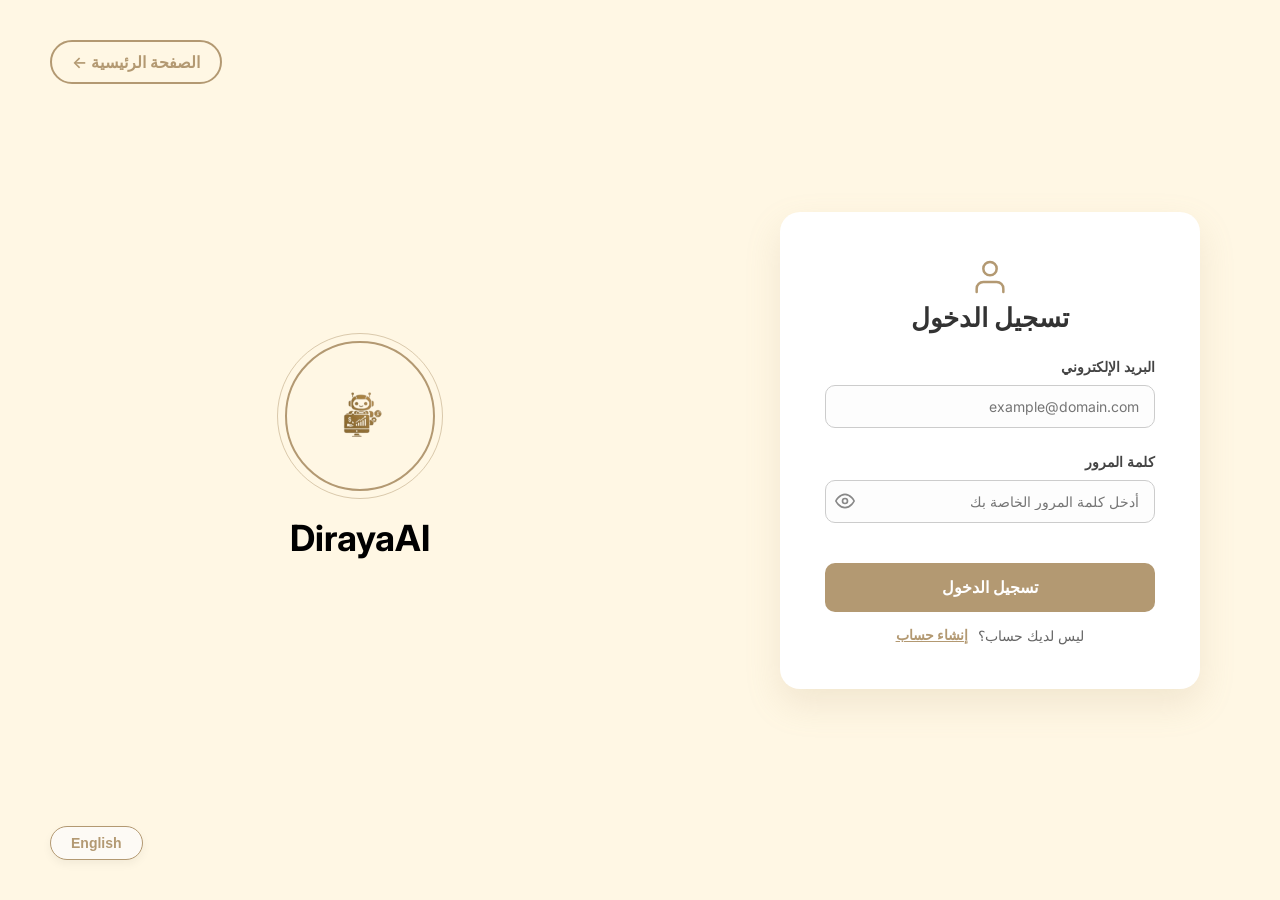
==== signup.html @ e9f6d13f "uploading DirayaAI files" ====
<!DOCTYPE html>
<!--============================================================================
DIRAYAAI - AUTHENTICATION PAGE
Description: صفحة المصادقة الأساسية، تحتوي على نماذج تسجيل الدخول للمستخدمين الحاليين وإنشاء حسابات جديدة للطلاب.
============================================================================-->
<html lang="ar" dir="ltr">
<head>
<meta charset="UTF-8">
<meta name="viewport" content="width=device-width, initial-scale=1.0">
<title>DirayaAI | تسجيل الدخول</title>
<link href="https://fonts.googleapis.com/css2?family=Inter:wght@400;500;600;700&display=swap" rel="stylesheet">
<link rel="stylesheet" href="style.css">
</head>
<body>

<main class="login-main">
<a href="index.html" class="back-home-btn" data-i18n="auth_back_home">الصفحة الرئيسية ←</a>

<div class="login-container">

<div class="login-brand">
    <div class="brand-circle">
        <img src="./assets/robot.png" alt="شعار DirayaAI" width="80">
    </div>
    <h1 class="brand-title">DirayaAI</h1>
</div>

<div class="login-form-wrapper">
<div class="form-card">

<div id="signupWrapper" class="hidden">
<div class="form-header">
    <div class="icon">
        <svg width="40" height="40" viewBox="0 0 24 24" fill="none" stroke="currentColor" stroke-width="1.5" stroke-linecap="round" stroke-linejoin="round">
            <path d="M16 21v-2a4 4 0 0 0-4-4H5a4 4 0 0 0-4 4v2"></path>
            <circle cx="8.5" cy="7" r="4"></circle>
            <line x1="20" y1="8" x2="20" y2="14"></line><line x1="23" y1="11" x2="17" y2="11"></line>
        </svg>
    </div>
    <h2 data-i18n="auth_signup_title">إنشاء حساب</h2>
    <div id="response-msg" class="success-msg" data-i18n="auth_success_signup">تم إنشاء الحساب بنجاح!</div>
    <div id="general-error" class="error-msg"></div>
</div>

<form id="signupForm" action="auth_handler.php?action=signup" method="POST" class="auth-form" novalidate>
<div class="input-row">
    <div class="input-group">
        <label for="f_name" data-i18n="auth_fname_lbl">الاسم الأول</label>
        <input type="text" id="f_name" name="f_name" class="standard-input" required>
    </div>
    <div class="input-group">
        <label for="l_name" data-i18n="auth_lname_lbl">الاسم الأخير</label>
        <input type="text" id="l_name" name="l_name" class="standard-input" required>
    </div>
</div>

<div class="input-group">
    <label for="uni_id" data-i18n="auth_uni_id_lbl">الرقم الجامعي</label>
    <input type="text" id="uni_id" name="uni_id" class="standard-input" dir="ltr" data-i18n="auth_uni_id_ph" placeholder="******44" required>
</div>

<div class="input-group">
    <label for="user_email" data-i18n="auth_email_lbl">البريد الإلكتروني</label>
    <input type="email" id="user_email" name="user_email" class="standard-input" dir="ltr" data-i18n="auth_email_ph" placeholder="example@domain.com" required>
    <div id="email-error" class="error-msg">هذا البريد الإلكتروني مسجل مسبقاً.</div>
</div>

<div class="input-group">
    <label for="user_phone" data-i18n="auth_phone_lbl">رقم الجوال (اختياري)</label>
    <input type="tel" id="user_phone" name="user_phone" class="standard-input" dir="ltr" data-i18n="auth_phone_ph" placeholder="05xxxxxxxx" pattern="^05\d{8}$" maxlength="10">
</div>

<div class="input-group">
    <label for="password" data-i18n="auth_pass_lbl">كلمة المرور</label>
    <div class="pass-wrapper">
        <input type="password" id="password" name="user_pass" class="standard-input" dir="ltr" data-i18n="auth_pass_ph" placeholder="8 خانات على الأقل" required minlength="8">
        <button type="button" class="toggle-pass-btn" aria-label="إظهار أو إخفاء كلمة المرور" title="إظهار/إخفاء كلمة المرور"><svg xmlns="http://www.w3.org/2000/svg" width="20" height="20" viewBox="0 0 24 24" fill="none" stroke="#888" stroke-width="2" stroke-linecap="round" stroke-linejoin="round"><path d="M1 12s4-8 11-8 11 8 11 8-4 8-11 8-11-8-11-8z"></path><circle cx="12" cy="12" r="3"></circle></svg></button>
    </div>
    <div class="password-meter-container">
        <div class="password-segment"></div><div class="password-segment"></div><div class="password-segment"></div><div class="password-segment"></div><div class="password-segment"></div>
    </div>
    <div id="password-text" class="password-text" data-i18n="auth_pass_meter">قوة كلمة المرور</div>
</div>

<div class="input-group">
    <label for="confirm_pass" data-i18n="auth_confirm_pass_lbl">تأكيد كلمة المرور</label>
   <div class="pass-wrapper">
        <input type="password" id="confirm_pass" class="standard-input" dir="ltr" data-i18n="auth_confirm_pass_ph" placeholder="أعيد إدخال كلمة المرور" required>
        <button type="button" class="toggle-pass-btn" aria-label="إظهار أو إخفاء كلمة المرور" title="إظهار/إخفاء كلمة المرور"><svg xmlns="http://www.w3.org/2000/svg" width="20" height="20" viewBox="0 0 24 24" fill="none" stroke="#888" stroke-width="2" stroke-linecap="round" stroke-linejoin="round"><path d="M1 12s4-8 11-8 11 8 11 8-4 8-11 8-11-8-11-8z"></path><circle cx="12" cy="12" r="3"></circle></svg></button>
    </div>
    <div id="pass-error" class="error-msg" data-i18n="auth_err_pass_match">كلمات المرور غير متطابقة.</div>
</div>

<button type="submit" class="submit-btn" data-i18n="auth_signup_btn">إنشاء حساب</button>

<p class="switch-text">
<span data-i18n="auth_have_account">لديك حساب بالفعل؟</span>
<button type="button" id="showLoginBtn" class="link-btn" data-i18n="auth_login_title">تسجيل الدخول</button>
</p>
</form>
</div>

<div id="loginWrapper">
<div class="form-header">
    <div class="icon">
        <svg width="40" height="40" viewBox="0 0 24 24" fill="none" stroke="currentColor" stroke-width="1.5" stroke-linecap="round" stroke-linejoin="round"><path d="M20 21v-2a4 4 0 0 0-4-4H8a4 4 0 0 0-4 4v2"></path><circle cx="12" cy="7" r="4"></circle></svg>
    </div> 
    <h2 data-i18n="auth_login_title">تسجيل الدخول</h2>
    <div id="login-error" class="error-msg" data-i18n="auth_err_invalid_creds">البريد الإلكتروني أو كلمة المرور غير صحيحة</div>
</div>

<form id="loginForm" action="auth_handler.php?action=login" method="POST" class="auth-form" novalidate>
<div class="input-group">
    <label for="login_email" data-i18n="auth_email_lbl">البريد الإلكتروني</label>
    <input type="email" id="login_email" name="login_email" class="standard-input" dir="ltr" data-i18n="auth_email_ph" placeholder="example@domain.com" required>
</div>

<div class="input-group">
    <label for="login_pass" data-i18n="auth_pass_lbl">كلمة المرور</label>
    <div class="pass-wrapper">
    <input type="password" id="login_pass" name="login_pass" class="standard-input" dir="ltr" data-i18n="auth_pass_login_ph" placeholder="أدخل كلمة المرور الخاصة بك" required>
    <button type="button" class="toggle-pass-btn" aria-label="إظهار أو إخفاء كلمة المرور" title="إظهار/إخفاء كلمة المرور"><svg xmlns="http://www.w3.org/2000/svg" width="20" height="20" viewBox="0 0 24 24" fill="none" stroke="#888" stroke-width="2" stroke-linecap="round" stroke-linejoin="round"><path d="M1 12s4-8 11-8 11 8 11 8-4 8-11 8-11-8-11-8z"></path><circle cx="12" cy="12" r="3"></circle></svg></button>
    </div>
</div>

<button type="submit" class="submit-btn" data-i18n="auth_login_btn">تسجيل الدخول</button>

<p class="switch-text">
<span data-i18n="auth_no_account">ليس لديك حساب؟</span>
<button type="button" id="showSignupBtn" class="link-btn" data-i18n="auth_signup_title">إنشاء حساب</button>
</p>
</form>

</div>
</div>
</div>
</div>
<button id="langToggleBtn" class="lang-toggle-btn floating-lang-btn">English</button>
</main>
<script src="translations.js"></script>
<script src="main.js"></script>
</body>
</html>
---- style.css ----
/* ============================================================================
   DIRAYAAI - MAIN STYLESHEET
   Description: Organized Component-Based CSS (Safe Version)
   ============================================================================ */

/* --------------------------------------------------------------------------
   1. RESET & GLOBALS
   -------------------------------------------------------------------------- */
* {
    margin: 0;
    padding: 0;
    box-sizing: border-box;
}

html, body {
    height: 100%;
}

body {
    font-family: 'Inter', sans-serif;
    background: #f2f2f2;
    color: #000;
}

/* مساحة علوية مخصصة فقط للصفحات التي تحتوي على الهيدر الثابت */
body.has-header {
    padding-top: 110px !important;
}

.page-wrapper {
    min-height: 100vh;
    display: flex;
    flex-direction: column;
}

/* Utility Classes */
.hidden {
    display: none !important;
}

.fit-content-card {
    height: fit-content !important;
}

.rtl-text {
    text-align: right !important;
}

.rtl-form {
    direction: rtl;
    text-align: right;
}

/* --------------------------------------------------------------------------
   2. HEADER & NAVIGATION
   -------------------------------------------------------------------------- */
.header, .app-header {
    position: fixed !important; 
    top: 0;
    left: 0;
    width: 100%; 
    z-index: 9999 !important; 
    background: rgba(255, 255, 255, 0.95);
    -webkit-backdrop-filter: blur(12px); 
    backdrop-filter: blur(12px);         
    border-bottom: 1px solid rgba(179, 153, 114, 0.15);
    display: flex;
    justify-content: space-between;
    align-items: center;
    padding: 24px 60px;
}

.logo {
    display: flex;
    align-items: center;
    gap: 10px;
    font-size: 22px;
    font-weight: 600;
    text-decoration: none; 
    color: #333; 
    cursor: pointer;
}

.logo img {
    width: 42px;
}

.nav {
    display: flex;
    gap: 40px;
    padding: 14px 40px;
    border-radius: 40px;
    background: linear-gradient(90deg, rgba(207, 174, 94, 0.35), rgba(247, 239, 221, 0.35) 50%, rgba(207, 174, 94, 0.35));
}

#adminNavBtn {
    display: none;
}

.nav a, 
.nav a:visited {
    text-decoration: none;
    color: #333;
    transition: color 0.3s ease;
}

.nav a:hover {
    color: #b39972;
}

.nav a.active {
    color: #b39972 !important;
    font-weight: 700 !important;
    text-decoration: none;
}

.header-controls {
    display: flex;
    align-items: center;
    gap: 15px; 
}

.lang-toggle-btn {
    background: none;
    border: none;
    color: #b39972;
    font-weight: bold;
    cursor: pointer;
    font-size: 14px;
    padding: 0;
    transition: color 0.3s ease;
}

.lang-toggle-btn:hover {
    color: #9c845f;
}

.floating-lang-btn {
    position: absolute;
    bottom: 40px;
    left: 50px !important; 
    right: auto !important;
    background: #fdfaf5;
    border: 1px solid #b39972;
    padding: 8px 20px;
    border-radius: 20px;
    font-size: 14px;
    box-shadow: 0 4px 10px rgba(0,0,0,0.05);
    z-index: 100;
}

.floating-lang-btn:hover {
    background: #b39972;
    color: white;
}

/* --------------------------------------------------------------------------
   3. FOOTER
   -------------------------------------------------------------------------- */
.footer {
    position: relative;
    background: #f3ead7;
    padding: 30px 0;
    min-height: 80px;
}

.footer-logo {
    position: absolute;
    left: 40px; 
    top: 50%;
    transform: translateY(-50%);
    width: 70px; 
}

.footer-text {
    position: absolute;
    left: 50%;
    top: 50%;
    transform: translate(-50%, -50%);
    margin: 0;
    font-weight: 500;
    color: rgba(0, 0, 0, 0.6);
    text-align: center;
}

/* --------------------------------------------------------------------------
   4. GLOBAL FORMS, INPUTS & BUTTONS
   -------------------------------------------------------------------------- */
.signup-btn, 
.submit-btn, 
.submit-approval-btn, 
.cta-btn {
    background: #b39972;
    color: white;
    border: none;
    cursor: pointer;
    transition: 0.25s ease;
}

.signup-btn {
    padding: 10px 18px;
    border-radius: 12px;
    font-weight: 500;
}

.cta-btn { 
    padding: 15px 35px; 
    border-radius: 30px; 
    font-size: 16px; 
    font-weight: 600; 
    text-decoration: none; 
    transition: 0.3s; 
    display: inline-flex; 
    align-items: center; 
    justify-content: center; 
}

.submit-btn {
    padding: 15px;
    font-size: 16px;
    font-weight: 600;
    border-radius: 10px;
    margin-top: 15px;
    width: 100%;
}

.submit-approval-btn {
    width: 100%;
    padding: 14px;
    border-radius: 8px;
    font-weight: 600;
    font-size: 15px;
    margin-top: 10px;
}

.signup-btn:hover, 
.submit-btn:hover, 
.submit-approval-btn:hover, 
.cta-btn:hover {
    background: #9c845f;
}

.cta-btn:hover {
    transform: translateY(-3px);
}

.input-group, 
.form-group { 
    margin-bottom: 25px; 
    display: flex; 
    flex-direction: column; 
    width: 100%; 
}

.input-group label, 
.form-group label { 
    text-align: start; 
    margin-bottom: 10px; 
    font-size: 14px; 
    font-weight: 600; 
    color: #444; 
}

.input-group input, 
.input-group select, 
.standard-input {
    text-align: start;
    width: 100%; 
    padding: 12px 15px; 
    border: 1px solid #ccc; 
    border-radius: 10px;
    font-size: 14px; 
    font-family: inherit; 
    transition: all 0.3s ease; 
    outline: none;
    background: #fdfdfd; 
    box-sizing: border-box; 
}

.input-group input:focus, 
.input-group select:focus, 
.standard-input:focus {
    border-color: #b39972; 
    box-shadow: 0 0 0 3px rgba(179, 153, 114, 0.15); 
    background: #fff;
}

.input-row { 
    display: flex; 
    gap: 20px; 
    width: 100%; 
    margin-bottom: 5px; 
    flex-direction: row; 
}

.input-row .input-group { 
    flex: 1; 
    align-items: flex-start; 
}

.error-msg, 
.error-submissions { 
    color: #d9534f; 
    font-size: 12px; 
    margin-top: 5px; 
    display: none; 
    text-align: right; 
}

.success-msg { 
    color: #5cb85c; 
    font-size: 14px; 
    display: none; 
    text-align: center; 
    font-weight: bold;
}

.input-error { 
    border-color: #d9534f !important; 
    box-shadow: 0 0 0 3px rgba(217, 83, 79, 0.15) !important; 
    background-color: #fffaf9 !important; 
}

/* System Messaging Alignment */
#login-error, 
#pass-error, 
#email-error, 
#general-error,
.update-message,
.upload-message {
    text-align: center !important;  
    unicode-bidi: plaintext;        
    width: 100%;
}

/* Password Meter */
.password-meter-container { 
    display: flex; 
    width: 100%; 
    gap: 8px; 
    margin-top: 8px; 
    justify-content: space-between; 
}

.password-segment { 
    flex: 1; 
    height: 6px; 
    background-color: #ccc; 
    border-radius: 3px; 
    transition: background-color 0.3s ease; 
}

.password-meter-container.strength-weak .password-segment.filled { 
    background-color: #d9534f !important; 
}

.password-meter-container.strength-medium .password-segment.filled { 
    background-color: #f0ad4e !important; 
}

.password-meter-container.strength-strong .password-segment.filled { 
    background-color: #b39972 !important; 
}

.password-meter-container.strength-very-strong .password-segment.filled { 
    background-color: #5cb85c !important; 
}

.password-text { 
    font-size: 12px; 
    color: #888; 
    margin-top: 5px; 
    font-weight: 600; 
    text-align: right; 
}

/* Password Toggle */
.pass-wrapper { 
    position: relative; 
    display: flex; 
    align-items: center; 
    width: 100%; 
}

.pass-wrapper input { 
    width: 100%; 
    padding-inline-start: 15px; 
    padding-inline-end: 40px; 
}

.toggle-pass-btn { 
    position: absolute; 
    background: none;
    border: none; 
    font-size: 16px; 
    cursor: pointer; 
    color: #888; 
    padding: 0; 
    display: flex; 
    align-items: center; 
    justify-content: center; 
    transition: 0.2s; 
}

.toggle-pass-btn:hover { 
    transform: scale(1.1); 
}

.toggle-pass-btn svg { 
    pointer-events: none; 
}

/* --------------------------------------------------------------------------
   5. GLOBAL LTR / RTL CONSTRAINTS
   -------------------------------------------------------------------------- */
/* RTL Rules */
html[dir="rtl"] input[type="tel"],
html[dir="rtl"] input[type="email"],
html[dir="rtl"] input[type="password"],
html[dir="rtl"] .auth-form input[dir="ltr"] {
    text-align: right !important;
}

html[dir="rtl"] input[type="tel"]::placeholder,
html[dir="rtl"] input[type="email"]::placeholder,
html[dir="rtl"] input[type="password"]::placeholder,
html[dir="rtl"] .auth-form input[dir="ltr"]::placeholder {
    text-align: right !important;
    direction: rtl !important;
}

html[dir="rtl"] .pass-wrapper input {
    padding-left: 40px !important;
    padding-right: 15px !important;
}

html[dir="rtl"] .toggle-pass-btn {
    left: 10px !important;
    right: auto !important;
}

html[dir="rtl"] .input-group label, 
html[dir="rtl"] .form-group label,
html[dir="rtl"] .password-text {
    text-align: right !important;
}

/* LTR Rules */
html[dir="ltr"] input[type="tel"],
html[dir="ltr"] input[type="email"],
html[dir="ltr"] input[type="password"],
html[dir="ltr"] .auth-form input[dir="ltr"] {
    text-align: left !important;
}

html[dir="ltr"] input[type="tel"]::placeholder,
html[dir="ltr"] input[type="email"]::placeholder,
html[dir="ltr"] input[type="password"]::placeholder,
html[dir="ltr"] .auth-form input[dir="ltr"]::placeholder {
    text-align: left !important;
    direction: ltr !important;
}

html[dir="ltr"] .pass-wrapper input {
    padding-right: 40px !important;
    padding-left: 15px !important;
}

html[dir="ltr"] .toggle-pass-btn {
    right: 10px !important;
    left: auto !important;
}

html[dir="ltr"] .input-group label, 
html[dir="ltr"] .form-group label,
html[dir="ltr"] .password-text {
    text-align: left !important;
}

html[dir="ltr"] .input-row {
    direction: ltr !important;
    display: flex !important;
    flex-direction: row !important;
}

/* --------------------------------------------------------------------------
   6. LANDING PAGE (index.html)
   -------------------------------------------------------------------------- */
.landing-page-body { 
    background: #ffffff; 
    padding-top: 80px; 
}

.landing-main { 
    flex: 1; 
    display: flex; 
    flex-direction: column; 
    align-items: center; 
    overflow-x: hidden; 
}

.hero-section { 
    display: flex; 
    align-items: center; 
    justify-content: space-between; 
    width: 100%; 
    max-width: 1200px; 
    padding: 80px 40px; 
    min-height: 80vh; 
    gap: 50px; 
}

.hero-text-content { 
    flex: 1; 
    max-width: 600px; 
}

.beta-badge { 
    display: inline-block; 
    background: #fdfaf5; 
    color: #b39972; 
    padding: 6px 16px; 
    border-radius: 20px; 
    font-size: 13px; 
    font-weight: 700; 
    margin-bottom: 20px; 
    border: 1px solid #eaddc4; 
}

.hero-title { 
    font-size: 55px; 
    font-weight: 800; 
    color: #111; 
    line-height: 1.2; 
    margin-bottom: 25px; 
}

.hero-title .gradient-text { 
    background: linear-gradient(90deg, #b39972, #d4bb8f); 
    -webkit-background-clip: text; 
    background-clip: text; 
    -webkit-text-fill-color: transparent; 
}

.hero-subtitle { 
    font-size: 18px; 
    color: #555; 
    line-height: 1.8; 
    margin-bottom: 40px; 
}

.hero-buttons { 
    display: flex; 
    gap: 15px; 
}

.primary-cta { 
    background: #b39972; 
    color: #fff; 
    box-shadow: 0 10px 25px rgba(179, 153, 114, 0.3); 
}

.primary-cta:hover { 
    background: #9c845f; 
    transform: translateY(-3px); 
    box-shadow: 0 15px 30px rgba(179, 153, 114, 0.4); 
}

.secondary-cta { 
    background: #fff; 
    color: #333; 
    border: 1px solid #eaeaea; 
}

.secondary-cta:hover { 
    background: #fdfaf5; 
    border-color: #b39972; 
    color: #b39972; 
}

.hero-visual { 
    flex: 1; 
    position: relative; 
    display: flex; 
    justify-content: center; 
    align-items: center; 
}

.bg-shape { 
    position: absolute; 
    border-radius: 50%; 
    filter: blur(60px); 
    z-index: 0; 
}

.shape-1 { 
    width: 300px; 
    height: 300px; 
    background: rgba(179, 153, 114, 0.2); 
    top: -20px; 
    right: -20px; 
}

.shape-2 { 
    width: 250px; 
    height: 250px; 
    background: rgba(247, 242, 231, 0.6); 
    bottom: -20px; 
    left: 20px; 
}

.glass-card { 
    background: rgba(255, 255, 255, 0.7); 
    -webkit-backdrop-filter: blur(15px); 
    backdrop-filter: blur(15px);         
    border: 1px solid rgba(255, 255, 255, 0.5); 
    box-shadow: 0 20px 40px rgba(0,0,0,0.05); 
    border-radius: 20px; 
    padding: 25px; 
    width: 100%; 
    max-width: 380px; 
    z-index: 1; 
}

.glass-header { 
    display: flex; 
    align-items: center; 
    gap: 15px; 
    margin-bottom: 20px; 
}

.glass-avatar { 
    width: 50px; 
    height: 50px; 
    background: #fff; 
    border-radius: 50%; 
    display: flex; 
    justify-content: center; 
    align-items: center; 
    box-shadow: 0 4px 10px rgba(0,0,0,0.05); 
}

.glass-avatar img { 
    width: 30px; 
}

.glass-header h4 { 
    margin: 0 0 5px; 
    font-size: 16px; 
    color: #333; 
}

.glass-header span { 
    font-size: 12px; 
    color: #4caf50; 
    font-weight: 600; 
}

.glass-body { 
    background: #fdfdfd; 
    padding: 15px; 
    border-radius: 12px 12px 4px 12px; 
    border: 1px solid #f0f0f0; 
    color: #555; 
    font-size: 14px; 
    line-height: 1.6; 
}

.bounce-anim { 
    animation: floating 4s ease-in-out infinite; 
}

@keyframes floating { 
    0% { transform: translateY(0px); } 
    50% { transform: translateY(-15px); } 
    100% { transform: translateY(0px); } 
}

/* Features Section */
.features-section {
    width: 100vw; 
    background: linear-gradient(180deg, #ffffff 0%, #fdfcf9 100%); 
    padding: 80px 20px 100px;
    display: flex;
    flex-direction: column;
    align-items: center;
    border-top: 1px solid rgba(179, 153, 114, 0.15); 
}

.features-header, 
.features-grid {
    width: 100%;
    max-width: 1200px;
}

.features-header { 
    margin-bottom: 50px; 
    text-align: center; 
}

.features-header h2 { 
    font-size: 36px; 
    color: #111; 
    margin-bottom: 10px; 
}

.features-header p { 
    font-size: 16px; 
    color: #666; 
}

.features-grid { 
    display: grid; 
    grid-template-columns: repeat(auto-fit, minmax(300px, 1fr)); 
    gap: 30px; 
}

.feature-card { 
    background: #fff; 
    border: 1px solid #eaeaea; 
    border-radius: 20px; 
    padding: 40px 30px; 
    transition: 0.3s; 
    box-shadow: 0 4px 15px rgba(0,0,0,0.02); 
    text-align: center; 
}

.feature-card:hover { 
    transform: translateY(-10px); 
    box-shadow: 0 15px 30px rgba(0,0,0,0.08); 
    border-color: #eaddc4; 
}

.feat-icon.icon-blue { 
    background-color: #eef5ff; 
    color: #0066cc; 
}

.feat-icon.icon-gold { 
    background-color: #fdfaf5; 
    color: #b39972; 
}

.feat-icon.icon-green { 
    background-color: #eaffea; 
    color: #009900; 
}

.feat-icon { 
    width: 60px; 
    height: 60px; 
    border-radius: 15px; 
    display: flex; 
    justify-content: center; 
    align-items: center; 
    margin: 0 auto 25px; 
}

.feature-card h3 { 
    font-size: 20px; 
    color: #333; 
    margin-bottom: 15px; 
}

.feature-card p { 
    font-size: 14px; 
    color: #666; 
    line-height: 1.7; 
}

/* About Inline Section */
.about-inline-section { 
    width: 100vw; 
    background: #fdfcf9; 
    padding: 100px 20px; 
    display: flex; 
    justify-content: center; 
    border-top: 1px solid #eaeaea; 
}

.about-inline-container { 
    width: 100%; 
    max-width: 1100px; 
    display: flex; 
    align-items: center; 
    gap: 60px; 
}

.about-inline-content { 
    flex: 1; 
}

.about-inline-content h2 { 
    font-size: 38px; 
    font-weight: 800; 
    color: #111; 
    margin-bottom: 15px; 
}

.about-line { 
    width: 60px; 
    height: 4px; 
    background: #b39972; 
    border-radius: 2px; 
    margin-bottom: 30px; 
}

.about-inline-content p { 
    font-size: 16px; 
    line-height: 1.9; 
    color: #444; 
    margin-bottom: 15px; 
    text-align: justify; 
}

.about-vision { 
    margin-top: 35px; 
    padding: 20px 25px; 
    background: #ffffff; 
    border-right: 4px solid #b39972; 
    border-radius: 12px; 
    box-shadow: 0 4px 15px rgba(0,0,0,0.03); 
}

.about-vision h3 { 
    font-size: 18px; 
    font-weight: 700; 
    color: #b39972; 
    margin: 0; 
    line-height: 1.6; 
    text-align: center; 
    font-style: italic; 
}

.about-inline-visual { 
    flex: 0.7; 
    display: flex; 
    justify-content: center; 
    align-items: center; 
    position: relative; 
}

.icon-circle { 
    width: 150px; 
    height: 150px; 
    background: #ffffff; 
    border: 2px solid #eaddc4; 
    border-radius: 50%; 
    display: flex; 
    justify-content: center; 
    align-items: center; 
    color: #b39972; 
    z-index: 2; 
    box-shadow: 0 10px 30px rgba(179, 153, 114, 0.1); 
}

.visual-shape { 
    position: absolute; 
    width: 250px; 
    height: 250px; 
    background: rgba(179, 153, 114, 0.1); 
    border-radius: 50%; 
    filter: blur(30px); 
    z-index: 1; 
}

/* --------------------------------------------------------------------------
   7. AUTHENTICATION & LOGIN (signup.html)
   -------------------------------------------------------------------------- */
.login-main {
    min-height: 100vh;
    display: flex;
    align-items: center;
    justify-content: center;
    padding: 0 80px;
    background-color: #FFF7E4;
    position: relative;
    direction: rtl; 
}

.back-home-btn {
    position: absolute;
    top: 40px;
    left: 50px; 
    right: auto; 
    text-decoration: none;
    color: #b39972;
    font-weight: 600;
    font-size: 16px;
    display: flex;
    align-items: center;
    gap: 8px;
    padding: 10px 20px;
    border: 2px solid #b39972;
    border-radius: 30px;
    transition: all 0.3s ease;
    background: transparent;
}

.back-home-btn:hover {
    background: #b39972;
    color: #fff;
    transform: translateX(-5px); 
}

.login-container {
    display: flex;
    width: 100%;
    max-width: 1200px;
    align-items: center;
    justify-content: space-between;
}

.login-brand {
    width: 50%;
    display: flex;
    flex-direction: column;
    align-items: center;
    justify-content: center;
    order: 1; 
}

.brand-circle {
    width: 150px;
    height: 150px;
    border: 2px solid #b39972;
    border-radius: 50%;
    display: flex;
    align-items: center;
    justify-content: center;
    margin-bottom: 25px;
    position: relative;
}

.brand-circle::after {
    content: '';
    position: absolute;
    top: -10px;
    left: -10px;
    right: -10px;
    bottom: -10px;
    border: 1px solid #b39972;
    border-radius: 50%;
    opacity: 0.5;
}

.brand-title { 
    font-size: 36px; 
    font-weight: 700; 
}

.login-form-wrapper {
    width: 50%;
    display: flex;
    justify-content: flex-start; 
    order: 0; 
}

.form-card {
    width: 420px;
    background: white;
    padding: 45px;
    border-radius: 20px;
    box-shadow: 0 15px 35px rgba(179, 153, 114, 0.18);
    transition: 0.3s ease;
}

.form-header { 
    text-align: center; 
    margin-bottom: 25px; 
}

.form-header .icon { 
    font-size: 35px; 
    margin-bottom: 5px; 
    display: flex; 
    justify-content: center; 
    color: #b39972; 
}

.form-header h2 { 
    font-size: 26px; 
    color: #333; 
    margin-bottom: 10px; 
}

.auth-form { 
    display: flex; 
    flex-direction: column; 
}

.switch-text { 
    text-align: center; 
    font-size: 14px; 
    color: #666; 
    margin-top: 15px; 
    display: flex !important;
    justify-content: center !important;
    gap: 5px;
}

.link-btn { 
    background: none; 
    border: none; 
    color: #b39972; 
    font-weight: 600; 
    font-size: 14px; 
    cursor: pointer; 
    text-decoration: underline; 
    padding: 0; 
    margin-right: 5px; 
}

.link-btn:hover { 
    color: #9c845f; 
}

/* Modal Overlay Background */
.login-overlay {
    position: fixed; 
    top: 0; 
    left: 0; 
    width: 100%; 
    height: 100%;
    background: rgba(255, 255, 255, 0.3);
    -webkit-backdrop-filter: blur(8px);
    backdrop-filter: blur(8px);
    z-index: 9999;
    display: flex; 
    justify-content: center; 
    align-items: center;
    direction: rtl;
}

.login-modal {
    background: white; 
    padding: 40px; 
    border-radius: 20px;
    box-shadow: 0 15px 40px rgba(179, 153, 114, 0.2);
    text-align: center; 
    max-width: 450px; 
    width: 90%;
    border: 1px solid #eaeaea;
    animation: popIn 0.3s cubic-bezier(0.175, 0.885, 0.32, 1.275);
}

.modal-icon { 
    display: flex; 
    justify-content: center; 
    align-items: center; 
    margin-bottom: 15px; 
    color: #b39972; 
}

.modal-icon svg { 
    width: 48px; 
    height: 48px; 
    stroke-width: 1.5; 
}

.login-modal h2 { 
    font-size: 24px; 
    color: #333; 
    margin-bottom: 10px; 
}

.login-modal p { 
    color: #666; 
    font-size: 15px; 
    line-height: 1.6; 
    margin-bottom: 25px; 
}

.modal-btn { 
    text-decoration: none; 
    text-align: center; 
    display: block; 
}

@keyframes popIn { 
    0% { transform: scale(0.8); opacity: 0; } 
    100% { transform: scale(1); opacity: 1; } 
}

/* --------------------------------------------------------------------------
   8. PROFILE PAGE (profile.html)
   -------------------------------------------------------------------------- */
.profile-section { 
    flex: 1; 
    padding: 60px 20px; 
    display: flex; 
    justify-content: center; 
    align-items: center; 
}

.profile-card { 
    background: white; 
    padding: 40px; 
    border-radius: 20px; 
    box-shadow: 0 10px 30px rgba(179, 153, 114, 0.15); 
    width: 100%; 
    max-width: 500px; 
    text-align: right; 
    direction: rtl; 
}

.profile-card .input-group label { 
    text-align: right !important; 
    width: 100%; 
}

.profile-card .input-group input { 
    text-align: right !important; 
    direction: rtl !important; 
}

.profile-card .input-group { 
    align-items: flex-start !important; 
}

/* Profile Card Direction Support */
html[dir="ltr"] .profile-card { 
    text-align: left !important; 
    direction: ltr !important; 
}

html[dir="ltr"] .profile-card .input-group label { 
    text-align: left !important; 
}

html[dir="ltr"] .profile-card .input-group input { 
    text-align: left !important; 
}

html[dir="rtl"] .profile-card { 
    text-align: right !important; 
    direction: rtl !important; 
}

html[dir="rtl"] .profile-card .input-group label { 
    text-align: right !important; 
}

html[dir="rtl"] .profile-card .input-group input { 
    text-align: right !important; 
}

.profile-card input[dir="ltr"] { 
    direction: ltr !important; 
}

.profile-header { 
    text-align: center; 
    margin-bottom: 30px; 
}

.profile-avatar { 
    width: 80px; 
    height: 80px; 
    background: #b39972; 
    color: white; 
    font-size: 32px; 
    font-weight: bold; 
    border-radius: 50%; 
    display: flex; 
    align-items: center; 
    justify-content: center; 
    margin: 0 auto 15px; 
}

.profile-info { 
    margin-bottom: 20px; 
    font-size: 16px; 
    color: #444; 
    line-height: 2; 
    text-align: right; 
}

.profile-info strong { 
    color: #b39972; 
}

.profile-input { 
    margin-bottom: 15px; 
}

.disabled-field { 
    background-color: #f5f5f5 !important; 
    cursor: not-allowed !important; 
}

.help-text { 
    color: #b39972; 
    display: block; 
    margin-top: 5px; 
    font-size: 13px; 
    font-weight: 600; 
    text-align: start; 
}

.update-message { 
    display: none; 
    font-size: 14px; 
    font-weight: bold; 
    margin-bottom: 10px; 
    text-align: center; 
}

.logout-btn { 
    display: block; 
    width: 100%; 
    background: #d9534f; 
    color: white; 
    border: none; 
    padding: 12px; 
    font-size: 16px; 
    font-weight: bold; 
    border-radius: 10px; 
    cursor: pointer; 
    text-align: center; 
    text-decoration: none; 
    transition: 0.3s; 
    margin-top: 20px; 
}

.logout-btn:hover { 
    background: #c9302c; 
}

.profile-divider { 
    border: 0; 
    border-top: 1px solid #eaeaea; 
    margin: 30px 0 20px 0; 
}

.profile-section-title { 
    font-size: 16px; 
    color: #333; 
    margin-bottom: 20px; 
}

.password-title-wrapper { 
    width: 100%; 
    text-align: start; 
}

.password-title-wrapper .profile-section-title { 
    margin-bottom: 15px; 
}

/* --------------------------------------------------------------------------
   9. STUDENT UPLOAD SECTION (upload.html)
   -------------------------------------------------------------------------- */
.upload-section { 
    flex: 1; 
    padding: 40px 60px; 
    display: flex; 
    justify-content: center; 
}

.upload-container { 
    display: flex; 
    gap: 30px; 
    max-width: 1200px; 
    width: 100%; 
    align-items: flex-start; 
}

.card { 
    background: white; 
    border-radius: 15px; 
    border: 1px solid #ddd; 
    padding: 30px; 
    box-shadow: 0 4px 15px rgba(0,0,0,0.02); 
}

.upload-form-card, 
.submissions-card { 
    flex: 1; 
}

.card-title { 
    font-size: 20px; 
    font-weight: 700; 
    font-style: italic; 
    margin-bottom: 25px; 
}

.submission-item { 
    position: relative !important; 
    border: 1px solid #ddd; 
    border-radius: 10px; 
    padding: 15px 20px; 
}

.submission-footer { 
    display: flex !important; 
    align-items: center !important; 
    gap: 10px !important; 
    padding-inline-end: 120px !important; 
}

.submission-footer button { 
    position: absolute !important; 
    bottom: 15px !important; 
    padding: 5px 15px !important; 
    font-size: 11px !important; 
    border-radius: 20px !important; 
    margin: 0 !important; 
}

html[dir="ltr"] .submission-footer button { 
    right: 20px !important; 
    left: auto !important; 
}

html[dir="rtl"] .submission-footer button { 
    left: 20px !important; 
    right: auto !important; 
}

.resource-link, 
.detail-link { 
    display: inline-flex; 
    align-items: center; 
    gap: 5px; 
    font-size: 11px !important; 
    font-weight: 600; 
    color: #666; 
    text-decoration: none; 
    transition: color 0.3s ease; 
}

.resource-link:hover, 
.detail-link:hover { 
    color: #b39972; 
}

.upload-date { 
    font-size: 11px; 
    color: #999; 
    font-weight: 500; 
}

.tabs-container { 
    display: flex; 
    gap: 10px; 
}

.tab-btn { 
    flex: 1; 
    padding: 10px; 
    background: white; 
    border: 1px solid #ccc; 
    border-radius: 8px; 
    display: flex; 
    align-items: center; 
    justify-content: center; 
    gap: 8px; 
    font-size: 14px; 
    font-weight: 600; 
    cursor: pointer; 
    color: #666; 
    transition: 0.3s; 
}

.tab-btn.active { 
    border-color: #cfae5e; 
    color: #cfae5e; 
    background: #fdfaf5; 
}

.custom-file-input { 
    display: flex; 
    align-items: center; 
    border: 1px solid #ccc; 
    border-radius: 8px; 
    padding: 5px 5px 5px 15px; 
    background: #fff; 
}

.hidden-file-input { 
    display: none; 
}

.file-name { 
    flex: 1; 
    font-size: 13px; 
    color: #888; 
}

.browse-btn { 
    background: #fff; 
    border: 1px solid #cfae5e; 
    color: #cfae5e; 
    padding: 8px 20px; 
    border-radius: 20px; 
    font-size: 13px; 
    font-weight: 600; 
    cursor: pointer; 
}

.submissions-list { 
    display: flex; 
    flex-direction: column; 
    gap: 15px; 
}

.submission-desc { 
    font-size: 13px; 
    color: #666; 
    line-height: 1.5; 
    margin-bottom: 10px; 
}

.empty-submissions { 
    text-align: center; 
    color: #888; 
    font-size: 14px; 
}

.upload-message { 
    display: none; 
    margin-bottom: 15px; 
    font-weight: bold; 
    text-align: center; 
    font-size: 14px; 
}

/* --------------------------------------------------------------------------
   10. PLATFORM & VIEW MATERIAL PAGE 
   -------------------------------------------------------------------------- */
.platform-container { 
    flex: 1; 
    display: flex; 
    flex-direction: column; 
    align-items: center; 
    padding: 40px 20px; 
    width: 100%; 
    max-width: 1100px; 
    margin: 0 auto; 
}

.filter-panel { 
    background: #ffffff; 
    border: 1px solid #eaeaea; 
    border-radius: 16px; 
    width: 100%; 
    padding: 25px; 
    box-shadow: 0 4px 15px rgba(0,0,0,0.02); 
    margin-bottom: 30px; 
}

.search-box-wrapper { 
    position: relative; 
    margin-bottom: 25px; 
}

.search-icon { 
    position: absolute; 
    left: 15px; 
    top: 50%; 
    transform: translateY(-50%); 
}

.main-search-input { 
    width: 100%; 
    background: #f8f9fa; 
    border: 1px solid #eee; 
    border-radius: 30px; 
    padding: 15px 15px 15px 45px; 
    font-size: 15px; 
    outline: none; 
    transition: all 0.3s ease; 
}

.main-search-input:focus { 
    border-color: #b39972; 
    background: #fff; 
}

.filters-row { 
    display: flex; 
    gap: 20px; 
}

.filter-group { 
    flex: 1; 
    display: flex; 
    flex-direction: column; 
    gap: 8px; 
}

.filter-group label { 
    font-size: 13px; 
    color: #555; 
    font-weight: 500; 
}

.filter-select { 
    width: 100%; 
    padding: 12px 15px; 
    background: #f8f9fa; 
    border: 1px solid #f0f0f0; 
    border-radius: 8px; 
    font-size: 14px; 
    color: #666; 
    outline: none; 
    cursor: pointer; 
    appearance: none; 
}

.custom-select-wrapper { 
    position: relative; 
}

.custom-select-wrapper::after { 
    content: "⌄"; 
    position: absolute; 
    right: 15px; 
    top: 40%; 
    transform: translateY(-50%); 
    font-size: 18px; 
    color: #999; 
    pointer-events: none; 
}

.filter-divider { 
    height: 1px; 
    background: #eaeaea; 
    margin: 25px 0 15px 0; 
}

.results-info { 
    display: flex; 
    align-items: center; 
    gap: 8px; 
    font-size: 14px; 
    color: #888; 
}

.status-dot { 
    width: 8px; 
    height: 8px; 
    background: #4caf50; 
    border-radius: 50%; 
    display: inline-block; 
}

#results-count-num { 
    margin: 0 5px; 
    font-weight: bold; 
}

.materials-grid { 
    display: grid; 
    grid-template-columns: repeat(3, 1fr); 
    gap: 25px; 
    width: 100%; 
}

.material-card { 
    background: #fff; 
    border: 1px solid #eaeaea; 
    border-radius: 16px; 
    padding: 25px; 
    display: flex; 
    flex-direction: column; 
    box-shadow: 0 4px 15px rgba(0,0,0,0.02); 
    transition: transform 0.3s ease, box-shadow 0.3s ease; 
}

.material-card:hover { 
    transform: translateY(-5px); 
    box-shadow: 0 10px 25px rgba(179, 153, 114, 0.15); 
}

.card-top { 
    display: flex; 
    justify-content: space-between; 
    align-items: flex-start; 
    margin-bottom: 20px; 
}

.icon-box { 
    width: 45px; 
    height: 45px; 
    border-radius: 12px; 
    display: flex; 
    justify-content: center; 
    align-items: center; 
}

.type-badge { 
    font-size: 11px; 
    font-weight: 700; 
    padding: 4px 12px; 
    border-radius: 20px; 
}

.blue-bg { background: #eef5ff; } 
.red-bg { background: #ffeaea; } 
.green-bg { background: #eaffea; }

.blue-badge { background: #eef5ff; color: #0066cc; } 
.red-badge { background: #ffeaea; color: #cc0000; } 
.green-badge { background: #eaffea; color: #009900; }

.msg-neutral { color: #666; } 
.msg-error { color: #d9534f; }

.material-title { 
    font-size: 16px; 
    color: #333; 
    margin-bottom: 10px; 
    line-height: 1.4; 
}

.material-desc { 
    font-size: 13px; 
    color: #777; 
    line-height: 1.6; 
    margin-bottom: 20px; 
    flex-grow: 1; 
}

.material-date { 
    display: flex; 
    align-items: center; 
    gap: 6px; 
    font-size: 12px; 
    color: #999; 
    margin-bottom: 20px; 
}

.material-file-name { 
    color: #444; 
    display: block; 
    margin-bottom: 4px; 
}

.grid-system-msg { 
    grid-column: 1 / -1; 
    text-align: center; 
    margin-top: 40px; 
    font-size: 15px; 
}

.view-material-btn { 
    background: #bfa980; 
    color: #fff; 
    padding: 12px; 
    text-align: center; 
    border-radius: 8px; 
    text-decoration: none; 
    font-weight: 600; 
    font-size: 14px; 
    transition: background 0.3s ease; 
}

.view-material-btn:hover { 
    background: #a8946e; 
}

.view-section { 
    flex: 1; 
    padding: 30px 20px 80px; 
    display: flex; 
    justify-content: center; 
}

.view-container { 
    width: 100%; 
    max-width: 1000px; 
    background: #fff; 
    padding: 30px; 
    border-radius: 16px; 
    border: 1px solid #eaeaea; 
    box-shadow: 0 4px 15px rgba(0,0,0,0.02); 
}

.back-link { 
    display: block; 
    width: fit-content; 
    margin-right: auto; 
    margin-left: 0; 
    color: #b39972; 
    text-decoration: none; 
    font-weight: 600; 
    margin-bottom: 20px; 
    transition: 0.3s; 
}

.back-link:hover { 
    color: #9c845f; 
    transform: translateX(-5px); 
}

.content-player-box { 
    width: 100%; 
    aspect-ratio: 16 / 9; 
    background: #111; 
    border-radius: 12px; 
    overflow: hidden; 
    display: flex; 
    align-items: center; 
    justify-content: center; 
    color: #fff; 
    margin-bottom: 25px; 
}

.content-player-box iframe, 
.content-player-box video { 
    width: 100%; 
    height: 100%; 
    border: none; 
}

.content-info-bar { 
    display: flex; 
    justify-content: space-between; 
    align-items: flex-start; 
    margin-bottom: 15px; 
}

#view-title { 
    font-size: 24px; 
    color: #333; 
    margin-bottom: 8px; 
}

.content-meta { 
    font-size: 13px; 
    color: #888; 
    font-weight: 500; 
}

.content-details { 
    display: flex; 
    flex-direction: column; 
    flex: 1; 
}

html[dir="rtl"] .content-details, 
html[dir="rtl"] .content-meta { 
    text-align: right !important; 
    align-items: flex-start !important; 
}

html[dir="ltr"] .content-details, 
html[dir="ltr"] .content-meta { 
    text-align: left !important; 
    align-items: flex-start !important; 
}

.rating-box { 
    display: flex; 
    flex-direction: column; 
    align-items: flex-end; 
    white-space: nowrap; 
    flex-shrink: 0; 
}

.stars { 
    font-size: 24px; 
    color: #ffc107; 
    cursor: pointer; 
    display: flex; 
    flex-wrap: nowrap; 
}

.star { 
    margin-left: 2px; 
}

.rating-score { 
    font-size: 12px; 
    color: #666; 
    margin-top: 4px; 
}

.content-description { 
    font-size: 15px; 
    color: #555; 
    line-height: 1.7; 
    margin-bottom: 30px; 
    padding: 15px; 
    background: #fdfdfd; 
    border-left: 4px solid #b39972; 
    border-radius: 4px; 
}

.view-divider { 
    border: none; 
    height: 1px; 
    background: #eaeaea; 
    margin: 30px 0; 
}

.comments-section h3 { 
    margin-bottom: 20px; 
    color: #333; 
}

.add-comment-box { 
    display: flex; 
    flex-direction: column; 
    align-items: flex-end; 
    margin-bottom: 30px; 
}

.add-comment-box textarea { 
    width: 100%; 
    padding: 15px; 
    border: 1px solid #ddd; 
    border-radius: 10px; 
    resize: vertical; 
    min-height: 80px; 
    font-family: inherit; 
    margin-bottom: 10px; 
    outline: none; 
}

.add-comment-box textarea:focus { 
    border-color: #b39972; 
}

.comment-btn { 
    width: auto; 
    padding: 10px 25px; 
    margin-top: 0; 
}

.comments-list { 
    display: flex; 
    flex-direction: column; 
    gap: 20px; 
}

.comment-item { 
    display: flex; 
    gap: 15px; 
}

html[dir="ltr"] .comment-item { 
    flex-direction: row !important; 
}

html[dir="rtl"] .comment-item { 
    flex-direction: row-reverse !important; 
}

.comment-avatar { 
    width: 45px; 
    height: 45px; 
    background: #cfae5e; 
    color: white; 
    font-weight: bold; 
    font-size: 18px; 
    display: flex; 
    align-items: center; 
    justify-content: center; 
    border-radius: 50%; 
    flex-shrink: 0; 
}

.comment-body { 
    flex: 1; 
    background: #f9f9f9; 
    padding: 15px; 
    border-radius: 12px; 
}

.comment-header { 
    display: flex; 
    justify-content: space-between; 
    margin-bottom: 8px; 
}

html[dir="ltr"] .comment-header { 
    justify-content: space-between; 
}

.comment-name { 
    font-weight: 600; 
    color: #333; 
}

.comment-meta { 
    display: flex !important; 
    flex-direction: row !important; 
    align-items: center !important; 
    gap: 10px !important; 
}

.comment-time { 
    font-size: 12px; 
    color: #999; 
    margin: 0 !important; 
}

.comment-text { 
    font-size: 14px; 
    color: #555; 
    line-height: 1.5; 
}

.delete-comment-btn { 
    background: none; 
    border: none; 
    color: #d9534f; 
    font-size: 13px; 
    font-weight: 500; 
    cursor: pointer; 
    transition: 0.2s; 
    padding: 2px 8px; 
    border-radius: 4px; 
}

.delete-comment-btn:hover { 
    background-color: #fbe9e7; 
    color: #c9302c; 
}

/* --------------------------------------------------------------------------
   11. ADMIN DASHBOARD & PANELS
   -------------------------------------------------------------------------- */
.admin-container { 
    flex: 1; 
    display: flex; 
    justify-content: center; 
    align-items: flex-start; 
    padding: 60px 20px; 
    width: 100%; 
}

.admin-card { 
    width: 100%; 
    max-width: 600px; 
    margin: 0 auto; 
    background: white; 
    border-radius: 20px; 
    padding: 40px; 
    box-shadow: 0 10px 30px rgba(179, 153, 114, 0.15); 
}

.admin-title { 
    text-align: center; 
    font-style: normal; 
    margin-bottom: 10px; 
}

.admin-subtitle { 
    text-align: center; 
    color: #666; 
    margin-bottom: 25px; 
    font-size: 14px; 
}

.dashboard-section { 
    flex: 1; 
    padding: 60px 20px; 
    display: flex; 
    justify-content: center; 
}

.dashboard-container { 
    max-width: 1000px; 
    width: 100%; 
}

.dashboard-header-text { 
    text-align: center; 
    margin-bottom: 40px; 
}

.dashboard-header-text h2 { 
    font-size: 32px; 
    color: #333; 
    margin-bottom: 10px; 
    font-weight: 700; 
}

.dashboard-header-text p { 
    color: #666; 
    font-size: 16px; 
}

.admin-grid { 
    display: grid; 
    grid-template-columns: repeat(auto-fit, minmax(220px, 1fr)); 
    gap: 25px; 
}

.admin-grid-card { 
    background: white; 
    border: 1px solid #ddd; 
    border-radius: 15px; 
    padding: 35px 20px; 
    text-align: center; 
    text-decoration: none; 
    color: inherit; 
    box-shadow: 0 4px 15px rgba(0,0,0,0.02); 
    transition: all 0.3s ease; 
    display: flex; 
    flex-direction: column; 
    align-items: center; 
}

.admin-grid-card:hover { 
    transform: translateY(-5px); 
    border-color: #b39972; 
    box-shadow: 0 8px 25px rgba(179, 153, 114, 0.15); 
}

.admin-card-icon { 
    font-size: 45px; 
    margin-bottom: 15px; 
}

.admin-grid-card h3 { 
    font-size: 18px; 
    color: #333; 
    margin-bottom: 10px; 
    font-weight: 700; 
}

.admin-grid-card p { 
    font-size: 13px; 
    color: #777; 
    line-height: 1.6; 
}

.admin-card-icon svg { 
    transition: transform 0.3s cubic-bezier(0.175, 0.885, 0.32, 1.275); 
}

.admin-grid-card:hover .admin-card-icon svg { 
    transform: scale(1.15) translateY(-3px); 
}

.admin-review-section { 
    flex: 1; 
    padding: 40px 60px; 
    display: flex; 
    justify-content: center; 
}

.admin-layout-wrapper { 
    max-width: 1300px; 
    width: 100%; 
    display: flex; 
    flex-direction: column; 
}

.review-header-text { 
    margin-bottom: 25px; 
}

.review-header-text h2 { 
    font-size: 24px; 
    font-weight: 700; 
    color: #333; 
    margin-bottom: 5px; 
}

.review-header-text p { 
    color: #666; 
    font-size: 14px; 
}

.stats-grid { 
    display: flex; 
    gap: 20px; 
    margin-bottom: 35px; 
    width: 100%; 
}

.stat-card { 
    flex: 1; 
    background: white; 
    border: 1px solid #eee; 
    border-radius: 12px; 
    padding: 20px; 
    display: flex; 
    justify-content: space-between; 
    align-items: center; 
    box-shadow: 0 4px 10px rgba(0,0,0,0.02); 
}

.stat-info { 
    display: flex; 
    flex-direction: column; 
    gap: 5px; 
}

.stat-title { 
    font-size: 13px; 
    color: #777; 
    font-weight: 600; 
}

.stat-number { 
    font-size: 28px; 
    font-weight: 700; 
    color: #333; 
}

.stat-icon { 
    width: 45px; 
    height: 45px; 
    border-radius: 10px; 
    display: flex; 
    align-items: center; 
    justify-content: center; 
}

.icon-pending { background: #fff8e1; color: #f39c12; } 
.icon-approved { background: #e8f5e9; color: #2e7d32; } 
.icon-rejected { background: #ffebee; color: #c62828; }

.admin-review-container { 
    display: flex; 
    gap: 40px; 
    width: 100%; 
}

.review-submissions-column { 
    flex: 1; 
    display: flex; 
    flex-direction: column; 
}

.submission-header { 
    display: flex; 
    justify-content: space-between; 
    align-items: center; 
    margin-bottom: 10px; 
}

.all-submissions-header { 
    margin-bottom: 20px; 
}

.all-submissions-header h3 { 
    font-size: 18px; 
    font-weight: 700; 
    color: #333; 
    margin-bottom: 5px; 
}

.all-submissions-header p { 
    font-size: 13px; 
    color: #777; 
}

.review-list { 
    display: flex; 
    flex-direction: column; 
    gap: 20px; 
}

.review-item { 
    background: white; 
    border: 1px solid #eee; 
    border-radius: 12px; 
    padding: 25px; 
    box-shadow: 0 2px 10px rgba(0,0,0,0.01); 
}

.subject-card-actions, 
.review-actions { 
    margin-top: 15px; 
    display: flex; 
    justify-content: flex-start; 
    gap: 10px; 
    align-items: center; 
}

.badge { 
    display: inline-flex; 
    align-items: center; 
    gap: 5px; 
    padding: 5px 10px; 
    border-radius: 20px; 
    font-size: 11px; 
    font-weight: 700; 
}

.badge-level-1, .badge-level-2 { background: #e0f2fe; color: #0284c7; border: 1px solid #bae6fd; } 
.badge-level-3, .badge-level-4 { background: #f3e8ff; color: #7e22ce; border: 1px solid #e9d5ff; } 
.badge-level-5, .badge-level-6 { background: #ccfbf1; color: #0f766e; border: 1px solid #99f6e4; } 
.badge-level-7, .badge-level-8 { background: #ffedd5; color: #c2410c; border: 1px solid #fed7aa; } 
.badge-level-9, .badge-level-10 { background: #f1f5f9; color: #475569; border: 1px solid #e2e8f0; } 
.badge-level-0 { background: #fce7f3; color: #be185d; border: 1px solid #fbcfe8; }

.badge-pending, .Pending { background: #fff8e1 !important; color: #f39c12 !important; }
.badge-accepted, .badge-approved, .Approved { background: #e8f5e9 !important; color: #2e7d32 !important; padding: 5px 12px; border-radius: 20px; font-size: 11px; font-weight: 700; display: inline-flex; }
.badge-rejected, .Rejected { background: #ffebee !important; color: #c62828 !important; }

#admin-subjects-list { 
    display: grid !important; 
    grid-template-columns: repeat(2, 1fr) !important; 
    gap: 25px !important; 
    align-items: stretch !important; 
}

#admin-subjects-list .review-item { 
    background: #fff; 
    padding: 30px 25px !important; 
    border-radius: 16px; 
    margin-bottom: 0 !important; 
    display: flex; 
    flex-direction: column; 
    border: 1px solid #eaeaea; 
    box-shadow: 0 4px 15px rgba(0,0,0,0.02); 
    transition: all 0.3s ease; 
    width: 100%; 
}

#admin-subjects-list .review-item:hover { 
    box-shadow: 0 8px 25px rgba(179, 153, 114, 0.1); 
}

#admin-subjects-list .submission-header { 
    display: flex; 
    justify-content: space-between; 
    align-items: center; 
    margin-bottom: 15px; 
    gap: 15px; 
}

#admin-subjects-list .submission-header h3 { 
    font-size: 15px; 
    font-weight: 700; 
    color: #333; 
    margin: 0; 
    line-height: 1.4; 
}

#admin-subjects-list .badge { 
    padding: 4px 12px; 
    font-size: 11px; 
    white-space: nowrap; 
    flex-shrink: 0; 
}

#admin-subjects-list .submission-desc { 
    font-size: 13px; 
    line-height: 1.6; 
    color: #777; 
    margin-bottom: 20px; 
    flex-grow: 1; 
}

#admin-subjects-list .submission-meta { 
    display: flex !important; 
    flex-direction: column !important; 
    align-items: flex-start !important; 
    gap: 8px !important; 
    font-size: 12px; 
    color: #888; 
    border-top: 1px solid #f0f0f0; 
    padding-top: 15px; 
    margin-top: auto; 
    white-space: normal !important; 
    text-align: start !important; 
}

#admin-subjects-list .dept-text { 
    word-break: break-word; 
    line-height: 1.5; 
}

#admin-subjects-list .subject-card-actions { 
    margin-top: 15px !important; 
    gap: 8px; 
    display: flex; 
    align-items: center; 
}

#admin-subjects-list .manage-btn, 
#admin-subjects-list .action-btn { 
    padding: 8px 15px !important; 
    font-size: 12px !important; 
}

.action-btn, 
.btn-approve, 
.btn-reject, 
.manage-btn, 
.cancel-btn { 
    border: none !important; 
    padding: 8px 20px !important; 
    border-radius: 25px !important; 
    font-size: 13px !important; 
    font-weight: 600 !important; 
    cursor: pointer; 
    transition: all 0.3s ease; 
    display: inline-flex; 
    align-items: center; 
    justify-content: center; 
    min-width: 90px; 
}

.manage-btn, 
.cancel-btn { 
    background-color: #f6f0e6 !important; 
    color: #8e7a5b !important; 
}

.btn-approve { 
    background-color: #e6f6ec !important; 
    color: #2e7d32 !important; 
}

.btn-reject { 
    background-color: #fbe9e7 !important; 
    color: #d32f2f !important; 
}

.action-btn:hover, 
.btn-approve:hover, 
.btn-reject:hover, 
.manage-btn:hover, 
.cancel-btn:hover { 
    filter: brightness(0.95); 
    transform: translateY(-1px); 
}

.detail-link.file-link { 
    display: inline-flex; 
    align-items: center; 
    color: #b39972; 
    background-color: #fcf8f1; 
    padding: 6px 12px; 
    border-radius: 6px; 
    text-decoration: none; 
    font-weight: 600; 
    transition: all 0.3s ease; 
    border: 1px dashed #b39972; 
}

.detail-link.file-link:hover { 
    background-color: #b39972; 
    color: #fff; 
    border-style: solid; 
}

.filter-group-large { 
    flex: 1.5 !important; 
}

.filter-group-small { 
    flex: 0.7 !important; 
}

.filter-label { 
    white-space: nowrap !important; 
}

/* RTL / LTR For Admin Subjects List */
html[dir="ltr"] #admin-subjects-list .review-item, 
html[dir="ltr"] #admin-subjects-list .submission-meta, 
html[dir="ltr"] #admin-subjects-list .submission-desc, 
html[dir="ltr"] #admin-subjects-list .dept-text, 
html[dir="ltr"] #admin-subjects-list .hours-text { 
    direction: ltr !important; 
    text-align: left !important; 
}

html[dir="rtl"] #admin-subjects-list .review-item, 
html[dir="rtl"] #admin-subjects-list .submission-meta, 
html[dir="rtl"] #admin-subjects-list .submission-desc, 
html[dir="rtl"] #admin-subjects-list .dept-text, 
html[dir="rtl"] #admin-subjects-list .hours-text { 
    direction: rtl !important; 
    text-align: right !important; 
}

.faq-admin-container { 
    flex-direction: column; 
    align-items: center; 
    gap: 30px; 
}

.faq-header-wrapper { 
    text-align: center; 
}

.faq-header-icon { 
    margin-bottom: 10px; 
}

.faq-page-title { 
    font-size: 28px; 
    margin-bottom: 5px; 
}

.faq-page-desc { 
    color: #666; 
    font-size: 15px; 
}

.faq-card { 
    max-width: 800px; 
    width: 100%; 
}

.faq-section-title { 
    margin-bottom: 20px; 
    font-size: 20px; 
    border-bottom: 1px solid #eee; 
    padding-bottom: 10px; 
}

.btn-full-width { 
    width: 100%; 
}

.faq-delete-btn { 
    color: #d9534f; 
    background: none; 
    border: none; 
    font-weight: bold; 
    cursor: pointer; 
}

.faq-list { 
    display: flex; 
    flex-direction: column; 
    gap: 15px; 
}

.faq-item { 
    background: #fdfdfd; 
    border: 1px solid #eaeaea; 
    border-radius: 12px; 
    padding: 20px; 
    display: flex; 
    justify-content: space-between; 
    align-items: center; 
    transition: box-shadow 0.3s ease; 
}

.faq-item:hover { 
    box-shadow: 0 5px 15px rgba(0,0,0,0.05); 
}

.faq-content { 
    flex: 1; 
}

.faq-q { 
    font-size: 16px; 
    color: #333; 
    margin-bottom: 8px; 
}

.faq-a { 
    font-size: 14px; 
    color: #666; 
    line-height: 1.6; 
}

.faq-actions { 
    margin-right: 20px; 
}

.faq-actions button:hover { 
    text-decoration: underline; 
}

/* --------------------------------------------------------------------------
   12. BOT PAGE & NOTIFICATIONS
   -------------------------------------------------------------------------- */
body.dirayaai-bot-body { 
    margin: 0; 
    overflow: hidden; 
    background-color: #141414; 
    display: flex; 
    flex-direction: column; 
    height: 100vh; 
}

.bot-header-relative { 
    position: relative !important; 
}

.bot-main-container { 
    flex: 1; 
    width: 100vw; 
    display: flex; 
}

.bot-iframe { 
    width: 100%; 
    height: 100%; 
    border: none; 
}

.dark-header { 
    background: rgba(20, 20, 20, 0.95) !important; 
    border-bottom: 1px solid rgba(255, 255, 255, 0.08) !important; 
}

.dark-header .logo { color: #ffffff !important; }
.dark-header .nav { background: rgba(255, 255, 255, 0.05) !important; }
.dark-header .nav a { color: #cccccc !important; }
.dark-header .nav a:hover, .dark-header .nav a.active { color: #b39972 !important; }

.noti-bell-btn { 
    position: relative; 
    color: #666; 
    display: flex; 
    align-items: center; 
    text-decoration: none; 
    transition: 0.3s; 
}

.noti-bell-btn:hover { color: #b39972; }

.noti-badge { 
    position: absolute; 
    top: -5px; 
    right: -8px; 
    background: #d9534f; 
    color: white; 
    font-size: 10px; 
    font-weight: bold; 
    padding: 2px 5px; 
    border-radius: 50%; 
}

.noti-main { 
    flex: 1; 
    padding: 40px 20px; 
}

.noti-container { 
    max-width: 800px; 
    margin: 0 auto; 
    background: white; 
    padding: 30px; 
    border-radius: 16px; 
    box-shadow: 0 4px 15px rgba(0,0,0,0.02); 
    direction: inherit; 
    text-align: start; 
}

.noti-heading { 
    margin-bottom: 20px; 
    color: #333; 
}

.noti-empty-msg { 
    text-align: center; 
    color: #888; 
}

.noti-item { 
    padding: 15px; 
    border-bottom: 1px solid #eaeaea; 
    display: flex; 
    flex-direction: column; 
    gap: 8px; 
    transition: 0.3s; 
}

.noti-item:last-child { border-bottom: none; }

.noti-item.unread { 
    background: #fdfaf5; 
    border-right: 4px solid #b39972; 
}

html[dir="ltr"] .noti-item.unread { 
    border-right: none; 
    border-left: 4px solid #b39972; 
    text-align: left; 
}

.noti-title { 
    font-weight: bold; 
    color: #333; 
    font-size: 16px; 
}

.noti-msg { 
    color: #555; 
    font-size: 14px; 
    line-height: 1.6; 
}

.noti-time { 
    color: #999; 
    font-size: 11px; 
}

/* --------------------------------------------------------------------------
   13. MEDIA QUERIES (Responsive Design)
   -------------------------------------------------------------------------- */
@media (max-width: 1024px) {
    .admin-review-container, 
    .stats-grid { 
        flex-direction: column; 
    }
}

@media (max-width: 900px) {
    .hero-section { 
        flex-direction: column; 
        text-align: center; 
        padding: 40px 20px; 
    }
    
    .hero-buttons { 
        justify-content: center; 
    }
    
    .about-inline-container { 
        flex-direction: column; 
    }
    
    .about-inline-visual { 
        margin-top: 40px; 
    }
    
    .login-container, 
    .upload-container { 
        flex-direction: column; 
        gap: 40px; 
    }
    
    .login-form-wrapper { 
        justify-content: center; 
    }
    
    .form-card { 
        width: 100%; 
        max-width: 450px; 
    }
    
    .back-home-btn { 
        position: absolute; 
        top: 40px; 
        inset-inline-start: 50px; 
        text-decoration: none; 
    }
    
    .materials-grid { 
        grid-template-columns: repeat(2, 1fr); 
    }
    
    .filters-row { 
        flex-direction: column; 
    }
}

@media (max-width: 768px) {
    .header, 
    .app-header { 
        flex-direction: column; 
        gap: 20px; 
        padding: 20px; 
    }
    
    body.has-header { 
        padding-top: 180px !important; 
    }
    
    .nav { 
        flex-wrap: wrap; 
        justify-content: center; 
        gap: 20px; 
        padding: 12px 20px; 
    }
    
    .signup-btn { 
        width: 100%; 
        max-width: 250px; 
    }
    
    .cta-btn { 
        padding: 16px 40px; 
        font-size: 18px; 
        width: 90%; 
    }
}

@media (max-width: 600px) {
    .input-row { 
        flex-direction: column; 
        gap: 18px; 
    }
    
    .materials-grid { 
        grid-template-columns: 1fr; 
    }
    
    #admin-subjects-list { 
        grid-template-columns: 1fr !important; 
    }
}
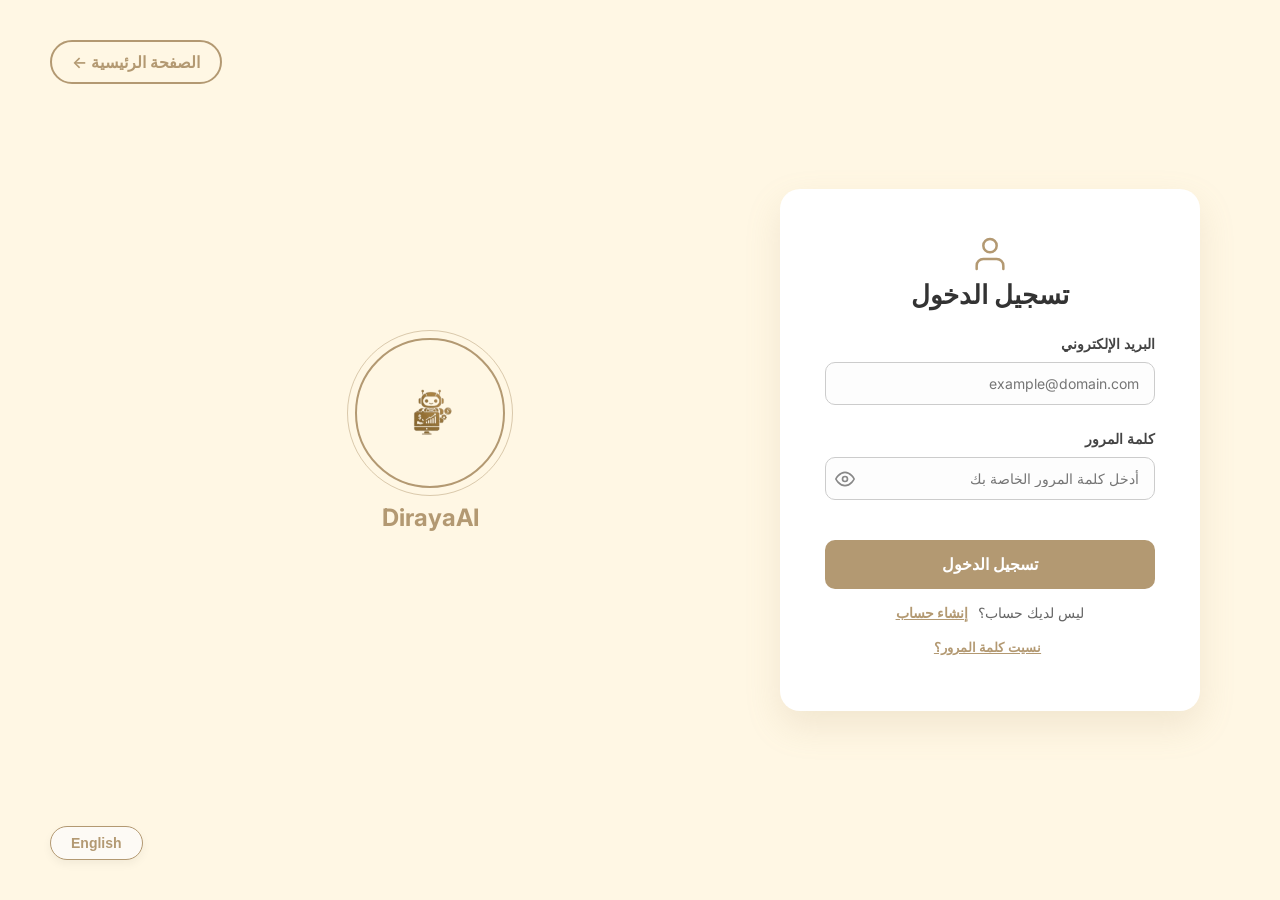
==== commit 4b888287: "Enhance signup and login forms with new features Added a forgot password section and improved the lo" ====
--- a/signup.html
+++ b/signup.html
@@ -101,36 +101,67 @@
 </div>
 
 <div id="loginWrapper">
-<div class="form-header">
-    <div class="icon">
-        <svg width="40" height="40" viewBox="0 0 24 24" fill="none" stroke="currentColor" stroke-width="1.5" stroke-linecap="round" stroke-linejoin="round"><path d="M20 21v-2a4 4 0 0 0-4-4H8a4 4 0 0 0-4 4v2"></path><circle cx="12" cy="7" r="4"></circle></svg>
-    </div> 
-    <h2 data-i18n="auth_login_title">تسجيل الدخول</h2>
-    <div id="login-error" class="error-msg" data-i18n="auth_err_invalid_creds">البريد الإلكتروني أو كلمة المرور غير صحيحة</div>
+    <div class="form-header">
+        <div class="icon">
+            <svg width="40" height="40" viewBox="0 0 24 24" fill="none" stroke="currentColor" stroke-width="1.5" stroke-linecap="round" stroke-linejoin="round"><path d="M20 21v-2a4 4 0 0 0-4-4H8a4 4 0 0 0-4 4v2"></path><circle cx="12" cy="7" r="4"></circle></svg>
+        </div> 
+        <h2 data-i18n="auth_login_title">تسجيل الدخول</h2>
+        <div id="login-error" class="error-msg" data-i18n="auth_err_invalid_creds">البريد الإلكتروني أو كلمة المرور غير صحيحة</div>
+    </div>
+
+    <form id="loginForm" action="auth_handler.php?action=login" method="POST" class="auth-form" novalidate>
+    <div class="input-group">
+        <label for="login_email" data-i18n="auth_email_lbl">البريد الإلكتروني</label>
+        <input type="email" id="login_email" name="login_email" class="standard-input" dir="ltr" data-i18n="auth_email_ph" placeholder="example@domain.com" required>
+    </div>
+
+    <div class="input-group">
+        <label for="login_pass" data-i18n="auth_pass_lbl">كلمة المرور</label>
+        <div class="pass-wrapper">
+        <input type="password" id="login_pass" name="login_pass" class="standard-input" dir="ltr" data-i18n="auth_pass_login_ph" placeholder="أدخل كلمة المرور الخاصة بك" required>
+        <button type="button" class="toggle-pass-btn" aria-label="إظهار أو إخفاء كلمة المرور" title="إظهار/إخفاء كلمة المرور"><svg xmlns="http://www.w3.org/2000/svg" width="20" height="20" viewBox="0 0 24 24" fill="none" stroke="#888" stroke-width="2" stroke-linecap="round" stroke-linejoin="round"><path d="M1 12s4-8 11-8 11 8 11 8-4 8-11 8-11-8-11-8z"></path><circle cx="12" cy="12" r="3"></circle></svg></button>
+        </div>
+    </div>
+
+    
+
+    <button type="submit" class="submit-btn" data-i18n="auth_login_btn">تسجيل الدخول</button>
+
+    <p class="switch-text">
+    <span data-i18n="auth_no_account">ليس لديك حساب؟</span>
+    <button type="button" id="showSignupBtn" class="link-btn" data-i18n="auth_signup_title">إنشاء حساب</button>
+    
+    <div style="text-align: center; margin-bottom: 10px; margin-top: 15px;">
+        <button type="button" id="showForgotBtn" class="link-btn" style="font-size: 13px;" data-i18n="auth_forgot_pass">نسيت كلمة المرور؟</button>
+    </div>
+    </p>
+    </form>
+
 </div>
 
-<form id="loginForm" action="auth_handler.php?action=login" method="POST" class="auth-form" novalidate>
-<div class="input-group">
-    <label for="login_email" data-i18n="auth_email_lbl">البريد الإلكتروني</label>
-    <input type="email" id="login_email" name="login_email" class="standard-input" dir="ltr" data-i18n="auth_email_ph" placeholder="example@domain.com" required>
-</div>
+<div id="forgotWrapper" class="hidden">
+    <div class="form-header">
+        <div class="icon">
+            <svg width="40" height="40" viewBox="0 0 24 24" fill="none" stroke="currentColor" stroke-width="1.5" stroke-linecap="round" stroke-linejoin="round"><path d="M2 18v3c0 .6.4 1 1 1h4v-3h3v-3h2l1.4-1.4a6.5 6.5 0 1 0-4-4Z"></path><circle cx="16.5" cy="7.5" r=".5"></circle></svg>
+        </div> 
+        <h2 data-i18n="auth_forgot_title">استعادة كلمة المرور</h2>
+        <p style="color: #666; font-size: 14px; margin-bottom: 20px; text-align: center;" data-i18n="auth_forgot_desc">أدخل بريدك الإلكتروني المرتبط بحسابك لاستعادة كلمة المرور.</p>
+        <div id="forgot-msg" class="error-msg"></div>
+    </div>
 
-<div class="input-group">
-    <label for="login_pass" data-i18n="auth_pass_lbl">كلمة المرور</label>
-    <div class="pass-wrapper">
-    <input type="password" id="login_pass" name="login_pass" class="standard-input" dir="ltr" data-i18n="auth_pass_login_ph" placeholder="أدخل كلمة المرور الخاصة بك" required>
-    <button type="button" class="toggle-pass-btn" aria-label="إظهار أو إخفاء كلمة المرور" title="إظهار/إخفاء كلمة المرور"><svg xmlns="http://www.w3.org/2000/svg" width="20" height="20" viewBox="0 0 24 24" fill="none" stroke="#888" stroke-width="2" stroke-linecap="round" stroke-linejoin="round"><path d="M1 12s4-8 11-8 11 8 11 8-4 8-11 8-11-8-11-8z"></path><circle cx="12" cy="12" r="3"></circle></svg></button>
-    </div>
-</div>
+    <form id="forgotForm" class="auth-form" novalidate>
+        <div class="input-group">
+            <label for="forgot_email" data-i18n="auth_email_lbl">البريد الإلكتروني</label>
+            <input type="email" id="forgot_email" name="forgot_email" class="standard-input" dir="ltr" data-i18n="auth_email_ph" placeholder="example@domain.com" required>
+        </div>
 
-<button type="submit" class="submit-btn" data-i18n="auth_login_btn">تسجيل الدخول</button>
+        <button type="submit" class="submit-btn" data-i18n="auth_forgot_btn">تحقق من الحساب</button>
 
-<p class="switch-text">
-<span data-i18n="auth_no_account">ليس لديك حساب؟</span>
-<button type="button" id="showSignupBtn" class="link-btn" data-i18n="auth_signup_title">إنشاء حساب</button>
-</p>
-</form>
-
+        <p class="switch-text">
+            <button type="button" id="backToLoginBtn" class="link-btn" data-i18n="auth_back_login">العودة لتسجيل الدخول</button>
+        </p>
+    </form>
+    
 </div>
 </div>
 </div>
@@ -140,4 +171,4 @@
 <script src="translations.js"></script>
 <script src="main.js"></script>
 </body>
-</html>+</html>
--- a/style.css
+++ b/style.css
@@ -1080,6 +1080,60 @@
 @keyframes popIn { 
     0% { transform: scale(0.8); opacity: 0; } 
     100% { transform: scale(1); opacity: 1; } 
+}
+
+/**
+ * ============================================================================
+ * 7.5 RESET PASSWORD (rest_password.html)
+ * ============================================================================
+ */
+
+.reset-main {
+    min-height: 100vh;
+    display: flex;
+    align-items: center;
+    justify-content: center;
+    background: #FFF7E4; 
+    padding: 20px;
+}
+
+.reset-card {
+    background: white;
+    padding: 40px;
+    border-radius: 20px;
+    box-shadow: 0 15px 35px rgba(179, 153, 114, 0.18);
+    width: 100%;
+    max-width: 450px;
+    text-align: center;
+}
+
+.status-box h2 {
+    margin-bottom: 15px;
+    font-size: 22px;
+}
+
+.login-brand {
+    display: flex;
+    flex-direction: column;
+    align-items: center; 
+    justify-content: center;
+    width: 100%;
+    margin-bottom: 30px;
+}
+
+.brand-circle {
+    display: flex;
+    align-items: center;
+    justify-content: center;
+    margin: 0 auto 15px auto; 
+}
+
+.brand-title {
+    text-align: center;
+    width: 100%;
+    margin: 0;
+    color: #B39972;
+    font-size: 24px;
 }
 
 /* --------------------------------------------------------------------------
@@ -2662,11 +2716,12 @@
     .app-header { 
         flex-direction: column; 
         gap: 20px; 
-        padding: 20px; 
+        padding: 20px;
+        position: relative !important;
     }
     
     body.has-header { 
-        padding-top: 180px !important; 
+        padding-top: 0 !important;
     }
     
     .nav { 
@@ -2675,6 +2730,8 @@
         gap: 20px; 
         padding: 12px 20px; 
     }
+    
+    
     
     .signup-btn { 
         width: 100%; 
